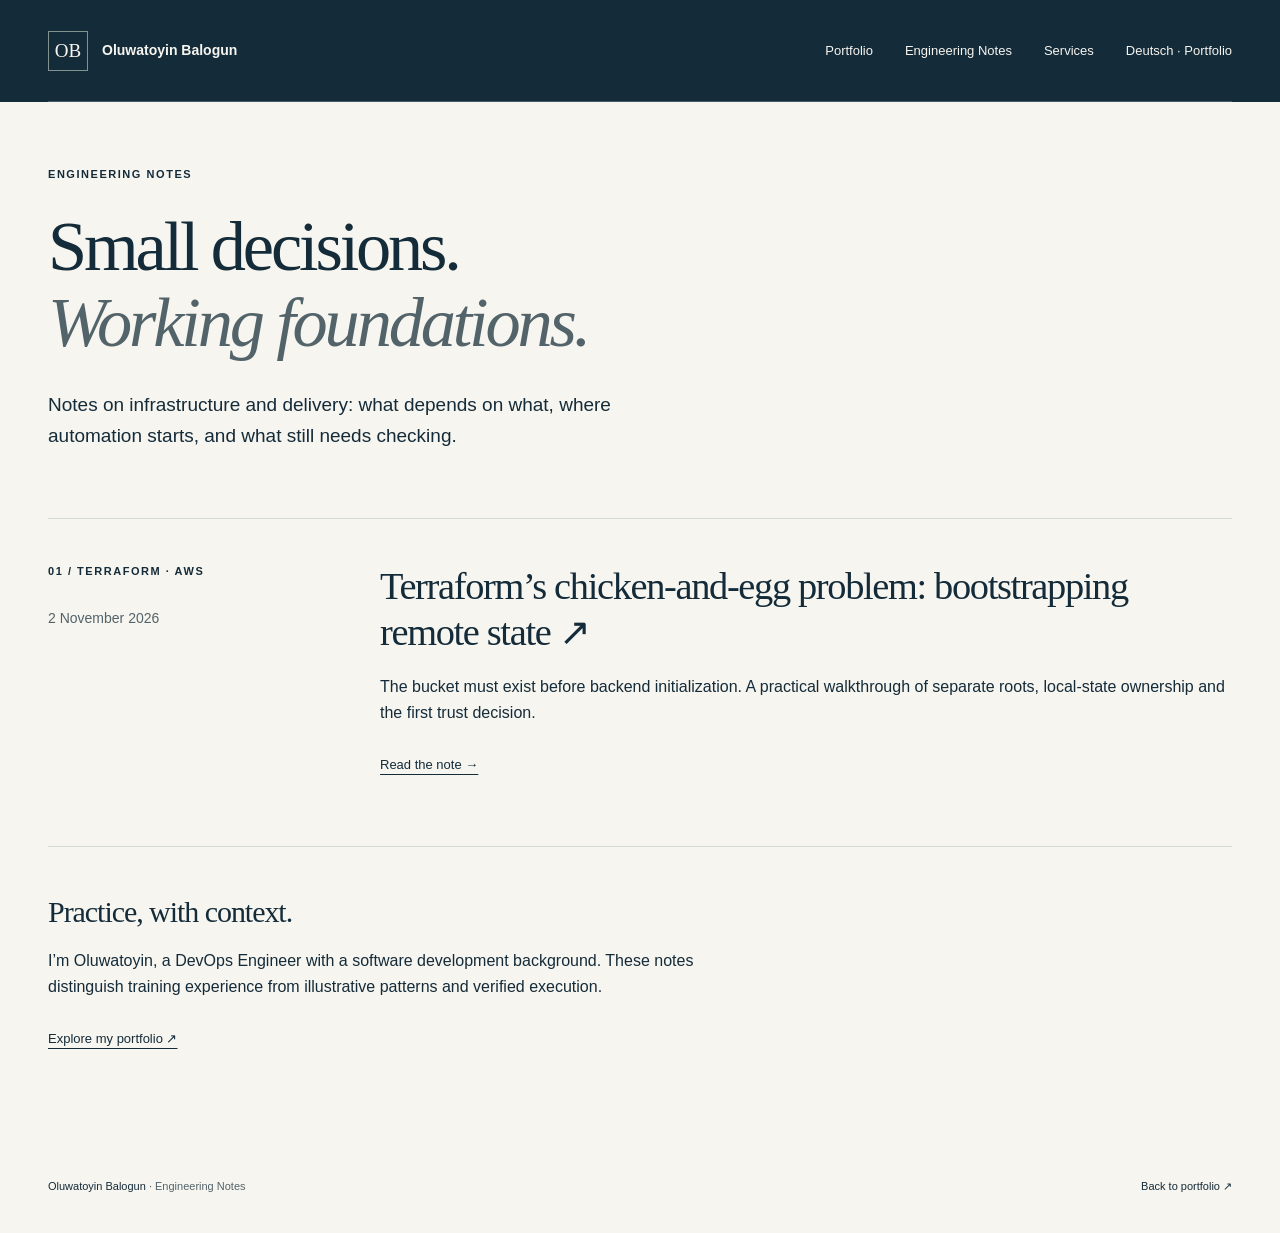
==== blog/index.html @ c2101ee6 "feat: add engineering notes and Terraform bootstrap walkthrough" ====
<!doctype html>
<html lang="en"><head><meta charset="utf-8"><meta name="viewport" content="width=device-width, initial-scale=1">
<title>Engineering Notes | Oluwatoyin Balogun</title><meta name="description" content="Technical notes by Oluwatoyin Balogun on Terraform, infrastructure bootstrapping and application delivery."><meta name="theme-color" content="#142b39"><link rel="icon" href="data:,">
<link rel="canonical" href="https://tybies.github.io/blog/"><meta property="og:type" content="website"><meta property="og:title" content="Engineering Notes"><meta property="og:description" content="Technical notes by Oluwatoyin Balogun on Terraform, infrastructure bootstrapping and application delivery."><meta property="og:url" content="https://tybies.github.io/blog/">
<link rel="stylesheet" href="/styles.css"><link rel="stylesheet" href="/blog/blog.css"><script src="/script.js" defer></script>
</head><body><a class="skip-link" href="#main">Skip to content</a>
<header class="site-header"><div class="wrap header-inner"><a class="brand" href="/"><span class="monogram" aria-hidden="true">OB</span><span>Oluwatoyin Balogun</span></a><button class="menu-toggle" aria-expanded="false" aria-controls="navigation" hidden>Menu <span aria-hidden="true">+</span></button><nav id="navigation" aria-label="Main navigation"><a href="/">Portfolio</a><a href="/blog/" aria-current="page">Engineering Notes</a><a href="/services/">Services</a><a href="/de/" lang="de">Deutsch · Portfolio</a></nav></div></header>
<main id="main"><section class="notes-intro wrap"><p class="eyebrow">Engineering Notes</p><h1>Small decisions.<br><em>Working foundations.</em></h1><p>Notes on infrastructure and delivery: what depends on what, where automation starts, and what still needs checking.</p></section><section class="wrap notes-list" aria-label="Published articles"><article class="note-entry"><div><p class="eyebrow">01 / Terraform · AWS</p><time datetime="2026-11-02">2 November 2026</time></div><div><h2><a href="terraform-bootstrap/">Terraform’s chicken-and-egg problem: bootstrapping remote state <span aria-hidden="true">↗</span></a></h2><p>The bucket must exist before backend initialization. A practical walkthrough of separate roots, local-state ownership and the first trust decision.</p><a class="inline-link" href="terraform-bootstrap/">Read the note →</a></div></article></section><aside class="wrap notes-about"><h2>Practice, with context.</h2><p>I’m Oluwatoyin, a DevOps Engineer with a software development background. These notes distinguish training experience from illustrative patterns and verified execution.</p><a class="inline-link" href="/">Explore my portfolio ↗</a></aside></main><footer class="wrap footer"><p>Oluwatoyin Balogun <span>· Engineering Notes</span></p><a href="/">Back to portfolio ↗</a></footer></body></html>
---- styles.css ----
:root{--navy:#142b39;--navy-soft:#203b49;--paper:#f7f5ef;--ink:#142b39;--muted:#53636a;--line:#d4d8d3;--mint:#c8ddd1;--serif:Georgia,'Times New Roman',serif;--sans:'Avenir Next',Avenir,'Segoe UI',sans-serif}*{box-sizing:border-box}html{scroll-behavior:smooth;scroll-padding-top:30px}body{margin:0;background:var(--paper);color:var(--ink);font-family:var(--sans);font-size:16px;line-height:1.65}a{color:inherit;text-decoration:none}button{font:inherit}a,button{-webkit-tap-highlight-color:transparent}a:focus-visible,button:focus-visible{outline:3px solid #ae5b2a;outline-offset:5px}a:hover{text-decoration:underline;text-underline-offset:5px}.wrap{width:min(1184px,calc(100% - 96px));margin-inline:auto}.site-header{background:var(--navy);color:var(--paper)}.header-inner{display:flex;align-items:center;justify-content:space-between;min-height:102px;border-bottom:1px solid #455966;gap:24px}.brand{display:flex;align-items:center;gap:14px;font-size:14px;font-weight:600}.monogram{border:1px solid #82928f;width:40px;height:40px;display:grid;place-items:center;font-family:var(--serif);font-size:19px;font-weight:400}.site-header nav{display:flex;gap:32px;font-size:13px}.site-header nav a{padding-block:12px}.skip-link{position:fixed;left:16px;top:-90px;padding:12px 20px;background:var(--paper);z-index:10}.skip-link:focus{top:12px}.hero{background:var(--navy);color:var(--paper)}.hero-grid{display:grid;grid-template-columns:1.8fr 1fr;gap:88px;padding-top:91px;padding-bottom:84px;align-items:center}.eyebrow{text-transform:uppercase;letter-spacing:.14em;font-size:11px;line-height:1.6;font-weight:600;margin:0 0 24px}.hero .eyebrow{color:var(--mint)}h1,h2,h3,h4,p{margin-top:0}h1{font-family:var(--serif);font-size:clamp(50px,5.5vw,78px);font-weight:400;letter-spacing:-.045em;line-height:1.08;margin-bottom:29px}em{font-weight:400}h1 em{color:var(--mint)}.intro{color:#dae0df;font-size:17px;max-width:590px;line-height:1.85;margin-bottom:32px}.hero-actions{display:flex;align-items:center;gap:27px;flex-wrap:wrap}.button{min-height:52px;display:inline-flex;align-items:center;justify-content:space-between;gap:30px;padding:13px 21px;font-size:13px;font-weight:600;border:1px solid transparent}.button-light{background:var(--paper);color:var(--navy)}.button-dark{background:var(--navy);color:var(--paper)}.button:hover{background:var(--mint);color:var(--navy);text-decoration:none}.text-link{font-size:13px;display:inline-flex;align-items:center;gap:14px;min-height:44px}.focus-panel{border-top:1px solid #82928f;padding-top:26px}.focus-panel .eyebrow{margin-bottom:20px}.focus-panel dl{margin:0}.focus-panel dl div{padding:17px 0;border-bottom:1px solid #455966}.focus-panel dt{font-family:var(--serif);font-size:27px}.focus-panel dd{margin:4px 0 0;font-size:13px;color:#d0dadb}.panel-note{font-size:12px;color:#c0cdcf;line-height:1.8;margin:21px 0 0}.hero-bottom{border-top:1px solid #455966;display:flex;justify-content:space-between;gap:20px;padding-block:20px;color:#c0cdcf;font-size:12px}.section{padding-block:92px}.section-heading{margin-bottom:38px}.section-heading .eyebrow,.experience-heading .eyebrow{color:var(--muted);margin-bottom:17px}h2{font-family:var(--serif);font-size:clamp(34px,3.6vw,48px);line-height:1.15;letter-spacing:-.035em;font-weight:400;margin-bottom:18px}.section-heading>p:last-child{color:var(--muted);font-size:15px;margin-bottom:0}.case-study{display:grid;grid-template-columns:1fr 1.1fr;border:1px solid var(--line)}.case-intro{padding:43px;background:#e9ede7}.label{font-size:10px;letter-spacing:.08em;text-transform:uppercase;display:block;margin-bottom:24px;font-weight:600}.case-intro h3{font-family:var(--serif);font-size:34px;line-height:1.2;font-weight:400;letter-spacing:-.025em;margin-bottom:22px}.case-intro p{font-size:14px;color:#41555e;line-height:1.85}.tags{display:flex;flex-wrap:wrap;gap:8px;margin-top:28px}.tags span{border:1px solid #aab9b0;padding:3px 10px;font-size:11px}.case-details{padding:43px}.case-details h4{font-size:13px;margin-bottom:23px}.project-steps{list-style:none;padding:0;margin:0;counter-reset:steps}.project-steps li{counter-increment:steps;position:relative;padding-left:35px;margin-bottom:23px}.project-steps li:before{content:'0' counter(steps);position:absolute;left:0;top:2px;font-size:10px;color:var(--muted)}.project-steps strong{font-size:14px;font-weight:600}.project-steps p{font-size:13px;line-height:1.8;color:var(--muted);margin:5px 0 0}.context-note{font-size:11px;color:var(--muted);border-top:1px solid var(--line);padding-top:17px;margin:25px 0 0}.samples-heading{display:flex;justify-content:space-between;gap:35px;align-items:baseline;margin:48px 0 22px}.samples-heading h3{font-family:var(--serif);font-size:25px;font-weight:400;margin:0;flex-shrink:0}.samples-heading p{font-size:12px;color:var(--muted);max-width:450px;margin:0}.repo-row{display:grid;grid-template-columns:1.15fr 1.4fr .6fr;gap:32px;align-items:center;border-top:1px solid var(--line);padding:27px 0}.repo-row:last-child{border-bottom:1px solid var(--line)}.repo-row .eyebrow{font-size:9px;color:var(--muted);margin-bottom:8px}.repo-row h4{font-size:16px;font-weight:600;line-height:1.5;margin:0}.repo-row h4 span{margin-left:5px}.repo-row p{font-size:13px;color:var(--muted);line-height:1.8;margin:0}.repo-kind{text-align:right;font-size:11px;color:var(--muted)}.repo-row:hover{text-decoration:none;background:#eceee7}.repo-row:hover h4{text-decoration:underline;text-underline-offset:5px}.experience-section{background:#eceee8}.experience-grid{display:grid;grid-template-columns:1fr 1.25fr;gap:96px}.experience-heading p:not(.eyebrow){max-width:310px;color:var(--muted);font-size:14px;margin:24px 0}.inline-link{font-size:13px;display:inline-flex;align-items:center;min-height:44px;gap:20px;text-decoration:underline;text-underline-offset:5px}.timeline article{border-top:1px solid #c2cbc4;padding:25px 0 28px}.timeline article:last-child{padding-bottom:0}.date{color:var(--muted);font-size:11px;margin-bottom:10px}.timeline h3{font-size:18px;margin:0 0 4px;font-weight:600}.company{font-size:13px;margin-bottom:15px}.timeline article>p:last-child{font-size:13px;line-height:1.8;color:var(--muted);margin:0}.skill-row{display:grid;grid-template-columns:1fr 2fr;gap:48px;border-top:1px solid var(--line);padding:26px 0}.skill-row:last-child{border-bottom:1px solid var(--line)}.skill-row h3{font-size:15px;font-weight:600;margin:0}.skill-row p{font-size:15px;margin:0 0 7px}.skill-row span{font-size:12px;color:var(--muted)}.contact-section{background:var(--mint)}.contact-inner{display:flex;align-items:center;justify-content:space-between;gap:55px;padding-block:70px}.contact-inner .eyebrow{margin-bottom:20px}.contact-inner h2{font-size:clamp(35px,3.6vw,48px)}.contact-inner p:last-child{font-size:14px;color:#3f565b;margin-bottom:0}.contact-actions{display:flex;flex-direction:column;align-items:flex-start;gap:17px}.footer{display:flex;justify-content:space-between;align-items:center;padding-block:24px;font-size:11px;gap:20px}.footer p{margin:0}.footer p span{color:var(--muted)}.footer a{display:inline-flex;min-height:44px;align-items:center;gap:20px}.menu-toggle{background:transparent;color:var(--paper);border:1px solid #82928f;padding:8px 14px;min-height:44px;font-size:13px}.menu-toggle span{margin-left:15px}[hidden]{display:none!important}@media(min-width:761px){.menu-toggle{display:none}}@media(max-width:1000px){.wrap{width:calc(100% - 64px)}.hero-grid{gap:40px}.hero-actions{gap:15px}.experience-grid{gap:48px}.case-intro,.case-details{padding:30px}.repo-row{gap:22px;grid-template-columns:1fr 1.3fr}.repo-kind{display:none}}@media(max-width:760px){.wrap{width:calc(100% - 40px)}.header-inner{min-height:84px;flex-wrap:wrap;gap:0;padding-block:19px}.brand{font-size:12px;gap:10px}.monogram{width:34px;height:34px;font-size:17px}.site-header nav{width:100%;flex-direction:column;gap:0;padding-top:16px}.site-header nav a{border-top:1px solid #455966;padding:13px 0;min-height:48px}.js .site-header nav:not(.is-open){display:none}.hero-grid{grid-template-columns:1fr;gap:47px;padding-block:56px 40px}h1{font-size:clamp(45px,9vw,68px);margin-bottom:24px}.intro{font-size:16px;line-height:1.8}.focus-panel dl{display:grid;grid-template-columns:repeat(3,1fr);gap:14px}.focus-panel dt{font-size:23px}.focus-panel dd{font-size:11px;line-height:1.7}.focus-panel dl div{padding:0 0 14px}.panel-note{max-width:410px}.hero-bottom{font-size:10px;align-items:center}.hero-bottom span:last-child{flex-shrink:0}.section{padding-block:60px}.case-study{grid-template-columns:1fr}.case-intro,.case-details{padding:29px 25px}.case-intro h3{font-size:32px}.samples-heading{display:block;margin-top:35px}.samples-heading h3{margin-bottom:10px}.repo-row{grid-template-columns:1fr;gap:12px;padding-block:24px}.experience-grid{grid-template-columns:1fr;gap:34px}.experience-heading h2 br:first-child{display:none}.experience-heading p:not(.eyebrow){max-width:450px}.skill-row{grid-template-columns:1fr;gap:10px;padding-block:23px}.skill-row p{font-size:14px}.contact-inner{align-items:flex-start;flex-direction:column;gap:26px;padding-block:52px}.contact-actions{gap:10px}.desktop-break{display:none}.footer{align-items:flex-start}.footer p span{display:block}.footer a{flex-shrink:0}}@media(max-width:360px){.brand>span:last-child{max-width:130px;line-height:1.3}.hero-bottom{align-items:flex-start;flex-direction:column;gap:5px}.focus-panel dl{gap:8px}.focus-panel dt{font-size:21px}}@media(max-width:480px){html[lang="de"] .focus-panel dl{display:block}html[lang="de"] .focus-panel dl div{display:grid;grid-template-columns:1fr 1.2fr;gap:14px;padding-block:12px}html[lang="de"] .focus-panel dd{margin:0;align-self:center}}@media(prefers-reduced-motion:reduce){html{scroll-behavior:auto}}@media print{.menu-toggle,.skip-link,.hero-actions{display:none!important}.site-header,.hero{background:white;color:var(--ink)}.hero .eyebrow,.intro,.hero-bottom,.panel-note,.focus-panel dd{color:var(--muted)}h1 em{color:var(--ink)}.section{padding-block:35px}.case-study,.timeline article,.skill-row{break-inside:avoid}.wrap{width:95%}}
---- blog/blog.css ----
/* Editorial extension of the portfolio's existing type and palette. */
.notes-intro,.note-header{padding-block:64px 48px}.notes-intro h1{max-width:850px}.notes-intro h1 em{color:var(--muted)}.notes-intro>p:last-child{max-width:650px;font-size:19px}.notes-list{border-top:1px solid var(--line)}.note-entry{display:grid;grid-template-columns:1fr 3fr;gap:48px;padding-block:44px 60px;border-bottom:1px solid var(--line)}.note-entry h2{font-size:clamp(28px,3vw,42px);line-height:1.2}.note-entry time,.note-meta{font-size:14px;color:var(--muted)}.notes-about{padding-block:48px 80px;max-width:1184px}.notes-about p{max-width:670px}.notes-about h2{font-size:30px}.back-link{display:inline-block;margin-bottom:36px;padding-block:8px}.note-header h1{max-width:950px;font-size:clamp(38px,5vw,68px);line-height:1.1}.note-deck{max-width:760px;font-size:21px;color:var(--muted)}.reading-layout{display:grid;grid-template-columns:220px minmax(0,740px);gap:70px;padding-bottom:80px;align-items:start}.contents{border-top:1px solid var(--line);padding-top:24px}.contents nav{display:flex;flex-direction:column}.contents nav a{font-size:14px;padding:10px 0;min-height:44px}.prose{min-width:0;font-size:17px;line-height:1.8}.prose h2{font-family:var(--serif);font-size:32px;line-height:1.2;letter-spacing:-.02em;margin:44px 0 22px}.prose p,.prose li{overflow-wrap:anywhere}.prose a{text-decoration:underline;text-underline-offset:3px}.prose ul{padding-left:22px}.prose li{margin-bottom:14px}.prose code{font-family:ui-monospace,SFMono-Regular,Consolas,monospace;font-size:.85em}.code-example{margin:28px 0;min-width:0;max-width:100%}.code-example figcaption{padding:10px 16px;background:var(--mint);font-size:13px;font-weight:600;overflow-wrap:anywhere}.code-example pre{margin:0;padding:20px;background:var(--navy);color:var(--paper);max-width:100%;overflow-x:auto;line-height:1.7;tab-size:2}.code-example pre:focus-visible{outline:3px solid #ae5b2a;outline-offset:3px}.code-example pre code{font-size:13px;white-space:pre;overflow-wrap:normal}.citation{font-size:12px;vertical-align:super;padding-inline:3px}.sequence{margin:30px 0;padding:24px;background:#e8ece5}.sequence figcaption{font-size:13px;font-weight:600;margin-bottom:18px}.sequence ol{padding-left:24px;margin-bottom:0}.sequence li{padding-left:10px}.sequence strong,.sequence span{display:block}.sequence span{font-size:14px}.next-note{margin-top:44px;border-top:1px solid var(--line);border-bottom:1px solid var(--line);padding-bottom:20px}.sources{font-size:14px}.sources li{padding-block:5px}.sources ol{padding-left:22px}
@media(max-width:1050px){.reading-layout{grid-template-columns:160px minmax(0,1fr);gap:32px}.site-header nav{gap:18px}}
@media(max-width:760px){.notes-intro,.note-header{padding-block:36px 28px}.note-entry{grid-template-columns:1fr;gap:20px;padding-block:30px}.note-entry .eyebrow{margin-bottom:8px}.reading-layout{grid-template-columns:minmax(0,1fr);gap:20px}.contents{padding-top:16px}.contents nav{display:grid;grid-template-columns:1fr 1fr;gap:0 20px}.contents .eyebrow{margin-bottom:10px}.note-deck{font-size:18px}.prose{font-size:16px}.prose h2{font-size:29px}.code-example pre{padding:16px}.sequence{padding:18px}.note-meta{line-height:1.8}.notes-about{padding-bottom:44px}}
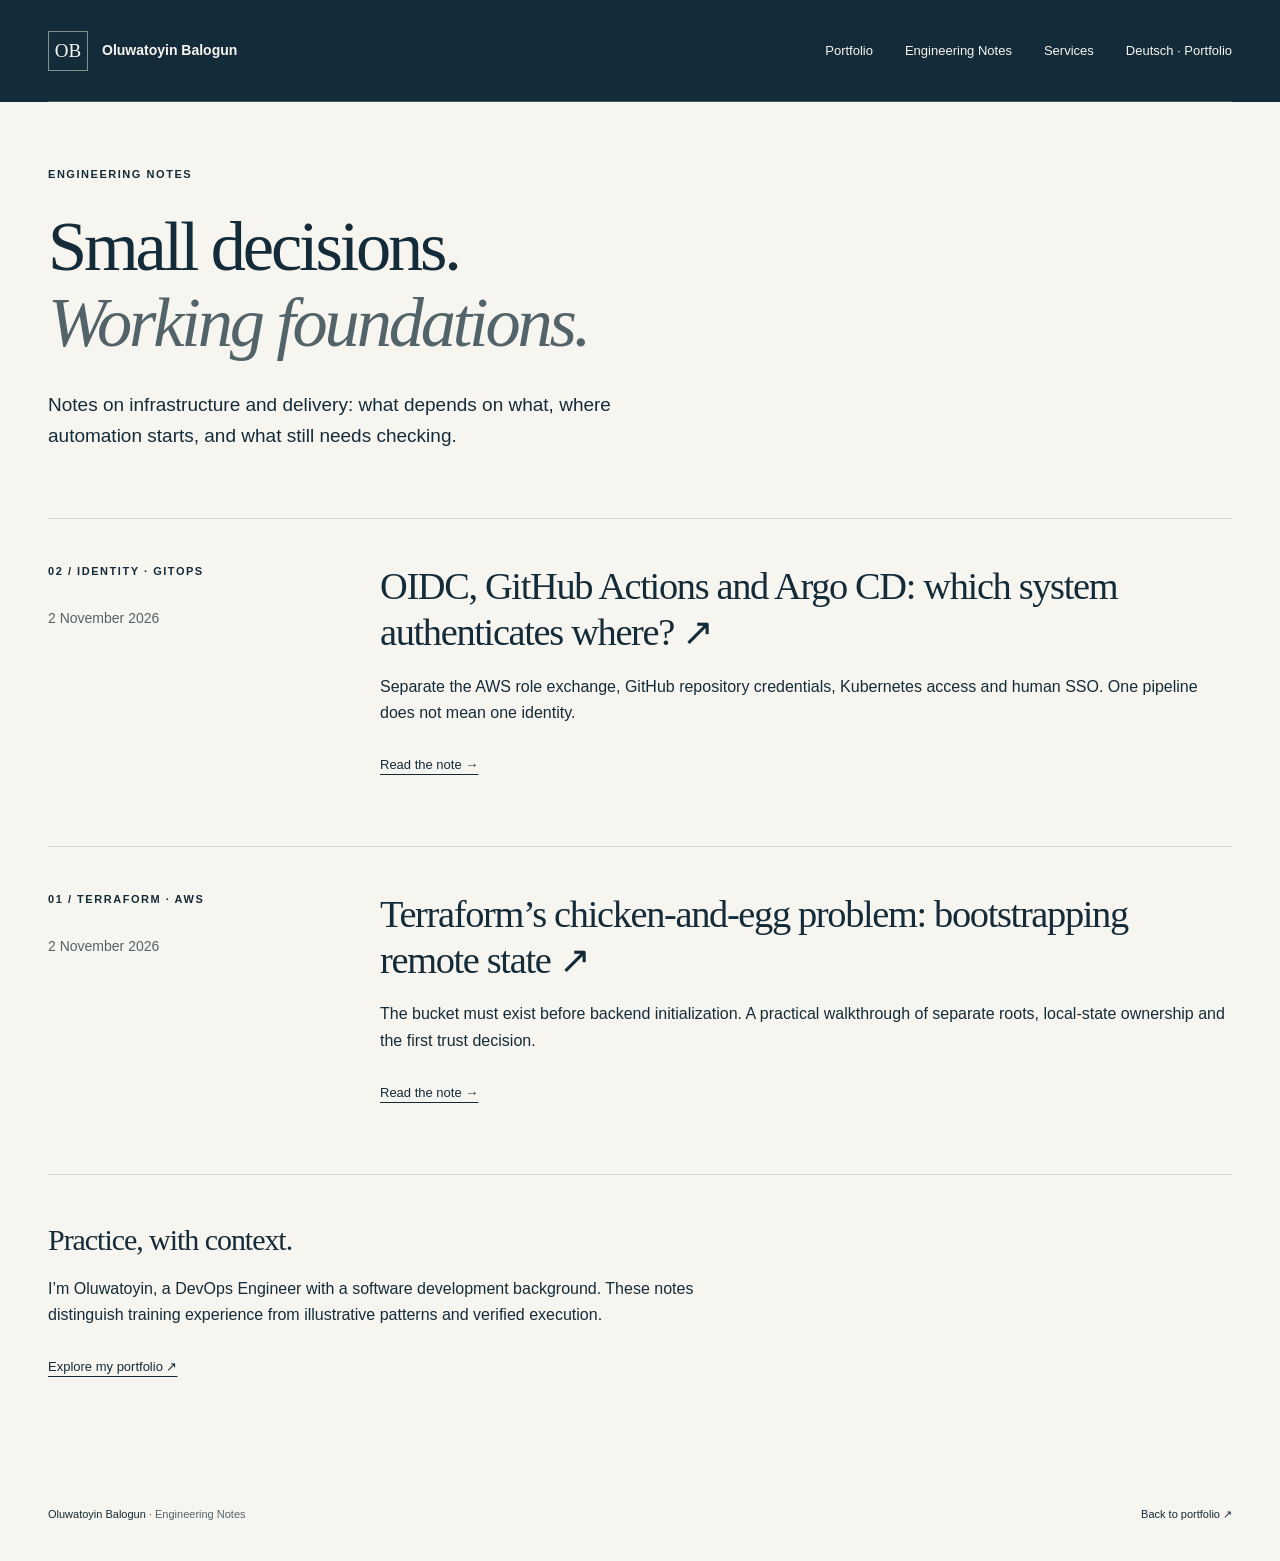
==== commit f5ab2ada: "feat: publish OIDC and Argo CD authentication note" ====
--- a/blog/index.html
+++ b/blog/index.html
@@ -5,4 +5,4 @@
 <link rel="stylesheet" href="/styles.css"><link rel="stylesheet" href="/blog/blog.css"><script src="/script.js" defer></script>
 </head><body><a class="skip-link" href="#main">Skip to content</a>
 <header class="site-header"><div class="wrap header-inner"><a class="brand" href="/"><span class="monogram" aria-hidden="true">OB</span><span>Oluwatoyin Balogun</span></a><button class="menu-toggle" aria-expanded="false" aria-controls="navigation" hidden>Menu <span aria-hidden="true">+</span></button><nav id="navigation" aria-label="Main navigation"><a href="/">Portfolio</a><a href="/blog/" aria-current="page">Engineering Notes</a><a href="/services/">Services</a><a href="/de/" lang="de">Deutsch · Portfolio</a></nav></div></header>
-<main id="main"><section class="notes-intro wrap"><p class="eyebrow">Engineering Notes</p><h1>Small decisions.<br><em>Working foundations.</em></h1><p>Notes on infrastructure and delivery: what depends on what, where automation starts, and what still needs checking.</p></section><section class="wrap notes-list" aria-label="Published articles"><article class="note-entry"><div><p class="eyebrow">01 / Terraform · AWS</p><time datetime="2026-11-02">2 November 2026</time></div><div><h2><a href="terraform-bootstrap/">Terraform’s chicken-and-egg problem: bootstrapping remote state <span aria-hidden="true">↗</span></a></h2><p>The bucket must exist before backend initialization. A practical walkthrough of separate roots, local-state ownership and the first trust decision.</p><a class="inline-link" href="terraform-bootstrap/">Read the note →</a></div></article></section><aside class="wrap notes-about"><h2>Practice, with context.</h2><p>I’m Oluwatoyin, a DevOps Engineer with a software development background. These notes distinguish training experience from illustrative patterns and verified execution.</p><a class="inline-link" href="/">Explore my portfolio ↗</a></aside></main><footer class="wrap footer"><p>Oluwatoyin Balogun <span>· Engineering Notes</span></p><a href="/">Back to portfolio ↗</a></footer></body></html>
+<main id="main"><section class="notes-intro wrap"><p class="eyebrow">Engineering Notes</p><h1>Small decisions.<br><em>Working foundations.</em></h1><p>Notes on infrastructure and delivery: what depends on what, where automation starts, and what still needs checking.</p></section><section class="wrap notes-list" aria-label="Published articles"><article class="note-entry"><div><p class="eyebrow">02 / Identity · GitOps</p><time datetime="2026-11-02">2 November 2026</time></div><div><h2><a href="oidc-github-argocd-aws/">OIDC, GitHub Actions and Argo CD: which system authenticates where? <span aria-hidden="true">↗</span></a></h2><p>Separate the AWS role exchange, GitHub repository credentials, Kubernetes access and human SSO. One pipeline does not mean one identity.</p><a class="inline-link" href="oidc-github-argocd-aws/">Read the note →</a></div></article><article class="note-entry"><div><p class="eyebrow">01 / Terraform · AWS</p><time datetime="2026-11-02">2 November 2026</time></div><div><h2><a href="terraform-bootstrap/">Terraform’s chicken-and-egg problem: bootstrapping remote state <span aria-hidden="true">↗</span></a></h2><p>The bucket must exist before backend initialization. A practical walkthrough of separate roots, local-state ownership and the first trust decision.</p><a class="inline-link" href="terraform-bootstrap/">Read the note →</a></div></article></section><aside class="wrap notes-about"><h2>Practice, with context.</h2><p>I’m Oluwatoyin, a DevOps Engineer with a software development background. These notes distinguish training experience from illustrative patterns and verified execution.</p><a class="inline-link" href="/">Explore my portfolio ↗</a></aside></main><footer class="wrap footer"><p>Oluwatoyin Balogun <span>· Engineering Notes</span></p><a href="/">Back to portfolio ↗</a></footer></body></html>
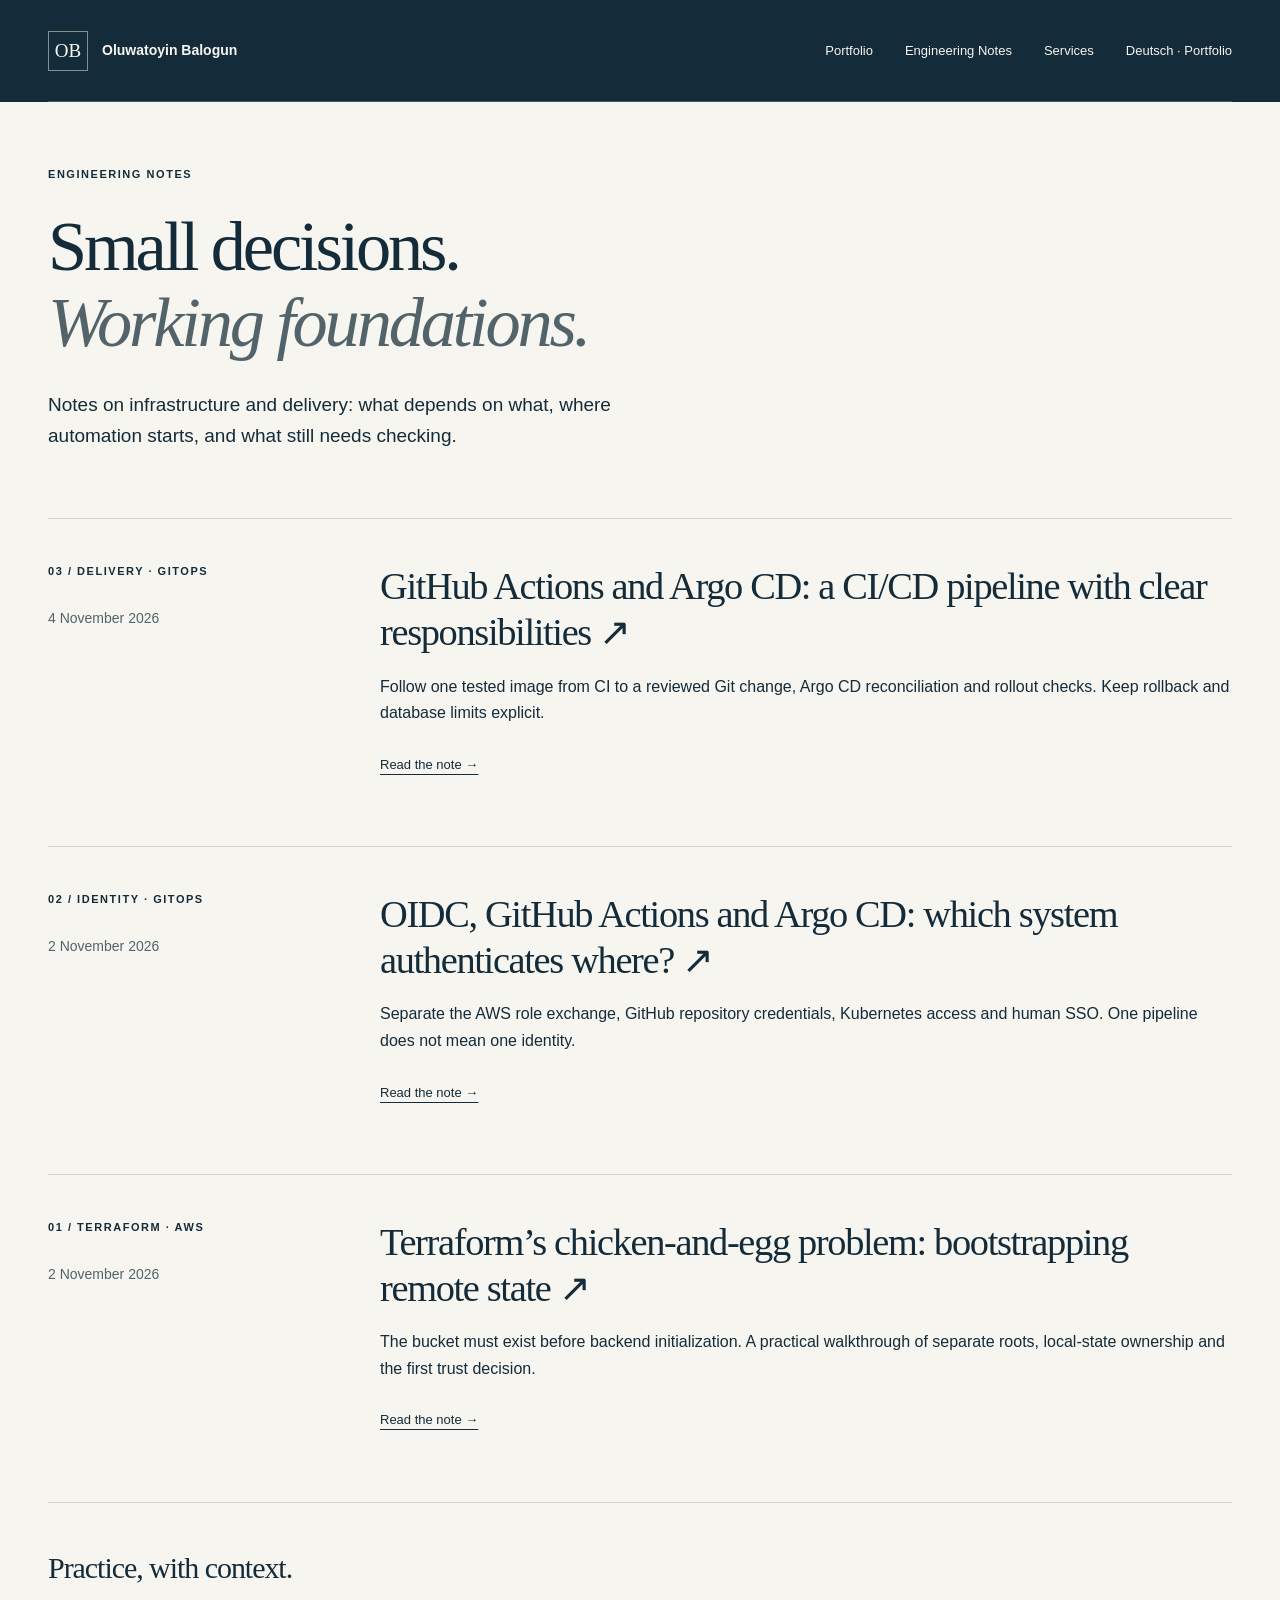
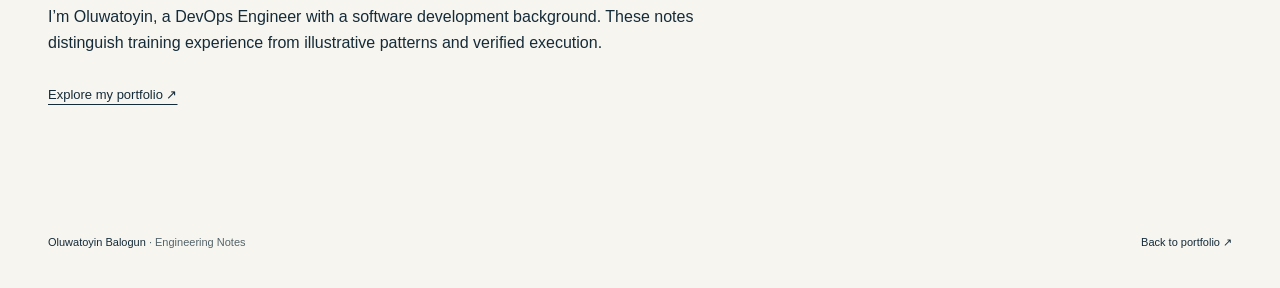
==== commit 64333a68: "feat: publish CI/CD responsibilities note and technical SEO" ====
--- a/blog/index.html
+++ b/blog/index.html
@@ -1,8 +1,20 @@
 <!doctype html>
 <html lang="en"><head><meta charset="utf-8"><meta name="viewport" content="width=device-width, initial-scale=1">
-<title>Engineering Notes | Oluwatoyin Balogun</title><meta name="description" content="Technical notes by Oluwatoyin Balogun on Terraform, infrastructure bootstrapping and application delivery."><meta name="theme-color" content="#142b39"><link rel="icon" href="data:,">
-<link rel="canonical" href="https://tybies.github.io/blog/"><meta property="og:type" content="website"><meta property="og:title" content="Engineering Notes"><meta property="og:description" content="Technical notes by Oluwatoyin Balogun on Terraform, infrastructure bootstrapping and application delivery."><meta property="og:url" content="https://tybies.github.io/blog/">
+<title>Engineering Notes: Terraform, CI/CD &amp; GitOps | Oluwatoyin Balogun</title><meta name="theme-color" content="#142b39"><link rel="icon" href="data:,">
+
 <link rel="stylesheet" href="/styles.css"><link rel="stylesheet" href="/blog/blog.css"><script src="/script.js" defer></script>
+
+<meta name="description" content="Engineering Notes by Oluwatoyin Balogun: Terraform bootstrap, GitHub Actions authentication and practical Argo CD CI/CD delivery boundaries.">
+<link rel="canonical" href="https://tybies.github.io/blog/">
+<meta property="og:type" content="website">
+<meta property="og:title" content="Engineering Notes: Terraform, CI/CD &amp; GitOps | Oluwatoyin Balogun">
+<meta property="og:description" content="Engineering Notes by Oluwatoyin Balogun: Terraform bootstrap, GitHub Actions authentication and practical Argo CD CI/CD delivery boundaries.">
+<meta property="og:url" content="https://tybies.github.io/blog/">
+<meta property="og:site_name" content="Oluwatoyin Balogun">
+<meta property="og:locale" content="en_GB">
+<meta name="twitter:card" content="summary">
+<meta name="twitter:title" content="Engineering Notes: Terraform, CI/CD &amp; GitOps | Oluwatoyin Balogun">
+<meta name="twitter:description" content="Engineering Notes by Oluwatoyin Balogun: Terraform bootstrap, GitHub Actions authentication and practical Argo CD CI/CD delivery boundaries.">
 </head><body><a class="skip-link" href="#main">Skip to content</a>
 <header class="site-header"><div class="wrap header-inner"><a class="brand" href="/"><span class="monogram" aria-hidden="true">OB</span><span>Oluwatoyin Balogun</span></a><button class="menu-toggle" aria-expanded="false" aria-controls="navigation" hidden>Menu <span aria-hidden="true">+</span></button><nav id="navigation" aria-label="Main navigation"><a href="/">Portfolio</a><a href="/blog/" aria-current="page">Engineering Notes</a><a href="/services/">Services</a><a href="/de/" lang="de">Deutsch · Portfolio</a></nav></div></header>
-<main id="main"><section class="notes-intro wrap"><p class="eyebrow">Engineering Notes</p><h1>Small decisions.<br><em>Working foundations.</em></h1><p>Notes on infrastructure and delivery: what depends on what, where automation starts, and what still needs checking.</p></section><section class="wrap notes-list" aria-label="Published articles"><article class="note-entry"><div><p class="eyebrow">02 / Identity · GitOps</p><time datetime="2026-11-02">2 November 2026</time></div><div><h2><a href="oidc-github-argocd-aws/">OIDC, GitHub Actions and Argo CD: which system authenticates where? <span aria-hidden="true">↗</span></a></h2><p>Separate the AWS role exchange, GitHub repository credentials, Kubernetes access and human SSO. One pipeline does not mean one identity.</p><a class="inline-link" href="oidc-github-argocd-aws/">Read the note →</a></div></article><article class="note-entry"><div><p class="eyebrow">01 / Terraform · AWS</p><time datetime="2026-11-02">2 November 2026</time></div><div><h2><a href="terraform-bootstrap/">Terraform’s chicken-and-egg problem: bootstrapping remote state <span aria-hidden="true">↗</span></a></h2><p>The bucket must exist before backend initialization. A practical walkthrough of separate roots, local-state ownership and the first trust decision.</p><a class="inline-link" href="terraform-bootstrap/">Read the note →</a></div></article></section><aside class="wrap notes-about"><h2>Practice, with context.</h2><p>I’m Oluwatoyin, a DevOps Engineer with a software development background. These notes distinguish training experience from illustrative patterns and verified execution.</p><a class="inline-link" href="/">Explore my portfolio ↗</a></aside></main><footer class="wrap footer"><p>Oluwatoyin Balogun <span>· Engineering Notes</span></p><a href="/">Back to portfolio ↗</a></footer></body></html>
+<main id="main"><section class="notes-intro wrap"><p class="eyebrow">Engineering Notes</p><h1>Small decisions.<br><em>Working foundations.</em></h1><p>Notes on infrastructure and delivery: what depends on what, where automation starts, and what still needs checking.</p></section><section class="wrap notes-list" aria-label="Published articles"><article class="note-entry"><div><p class="eyebrow">03 / Delivery · GitOps</p><time datetime="2026-11-04">4 November 2026</time></div><div><h2><a href="github-actions-argocd-pipeline/">GitHub Actions and Argo CD: a CI/CD pipeline with clear responsibilities <span aria-hidden="true">↗</span></a></h2><p>Follow one tested image from CI to a reviewed Git change, Argo CD reconciliation and rollout checks. Keep rollback and database limits explicit.</p><a class="inline-link" href="github-actions-argocd-pipeline/">Read the note →</a></div></article><article class="note-entry"><div><p class="eyebrow">02 / Identity · GitOps</p><time datetime="2026-11-02">2 November 2026</time></div><div><h2><a href="oidc-github-argocd-aws/">OIDC, GitHub Actions and Argo CD: which system authenticates where? <span aria-hidden="true">↗</span></a></h2><p>Separate the AWS role exchange, GitHub repository credentials, Kubernetes access and human SSO. One pipeline does not mean one identity.</p><a class="inline-link" href="oidc-github-argocd-aws/">Read the note →</a></div></article><article class="note-entry"><div><p class="eyebrow">01 / Terraform · AWS</p><time datetime="2026-11-02">2 November 2026</time></div><div><h2><a href="terraform-bootstrap/">Terraform’s chicken-and-egg problem: bootstrapping remote state <span aria-hidden="true">↗</span></a></h2><p>The bucket must exist before backend initialization. A practical walkthrough of separate roots, local-state ownership and the first trust decision.</p><a class="inline-link" href="terraform-bootstrap/">Read the note →</a></div></article></section><aside class="wrap notes-about"><h2>Practice, with context.</h2><p>I’m Oluwatoyin, a DevOps Engineer with a software development background. These notes distinguish training experience from illustrative patterns and verified execution.</p><a class="inline-link" href="/">Explore my portfolio ↗</a></aside></main><footer class="wrap footer"><p>Oluwatoyin Balogun <span>· Engineering Notes</span></p><a href="/">Back to portfolio ↗</a></footer></body></html>
